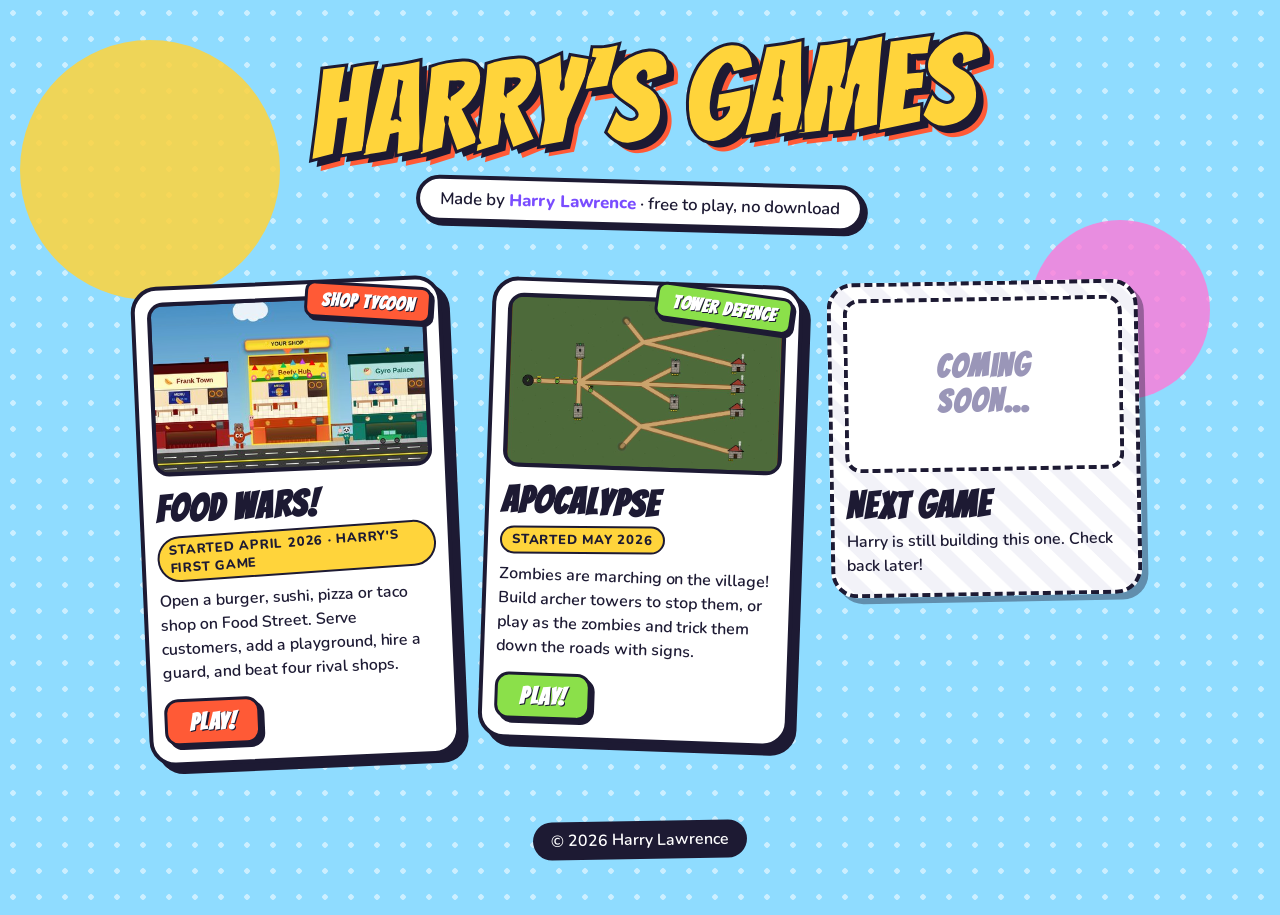
==== index.html @ ff5f93e3 "Add landing page, both games, and GitHub Pages deploy workflow Food Wars! (started April 2026) and A" ====
<!doctype html>
<html lang="en">
<head>
<meta charset="utf-8">
<meta name="viewport" content="width=device-width,initial-scale=1">
<title>Harry's Games</title>
<link rel="preconnect" href="https://fonts.googleapis.com">
<link rel="stylesheet" href="https://fonts.googleapis.com/css2?family=Bangers&family=Nunito:wght@600;800&display=swap">
<style>
:root{
  --sky:#8fdcff;
  --sky-deep:#4fb9f0;
  --ink:#1d1a33;
  --paper:#ffffff;
  --tomato:#ff5a36;
  --banana:#ffd43b;
  --lime:#8be04a;
  --grape:#7a4dff;
  --bubblegum:#ff7ad9;
  --display:'Bangers',Impact,sans-serif;
  --body:'Nunito',system-ui,sans-serif;
}
*{box-sizing:border-box}
html{color-scheme:light}
body{
  margin:0;color:var(--ink);font-family:var(--body);font-weight:600;
  background:var(--sky);
  background-image:radial-gradient(rgba(255,255,255,.55) 2.5px,transparent 3px);
  background-size:26px 26px;
  padding-inline:16px;padding-block:0 56px;min-height:100vh;overflow-x:hidden;
}
.wrap{max-width:1000px;margin:0 auto;position:relative}

/* floating shapes behind everything */
.blob{position:absolute;border-radius:50%;z-index:0;pointer-events:none}
.blob.a{width:260px;height:260px;background:var(--banana);top:40px;left:-120px;opacity:.85}
.blob.b{width:180px;height:180px;background:var(--bubblegum);top:220px;right:-70px;opacity:.8}
.blob.c{width:120px;height:120px;background:var(--lime);bottom:120px;left:12%;opacity:.8}

header{position:relative;z-index:1;text-align:center;padding-top:44px}
h1{
  font-family:var(--display);font-size:clamp(3.4rem,12vw,7.5rem);line-height:.95;margin:0;
  color:var(--banana);letter-spacing:.02em;text-wrap:balance;
  -webkit-text-stroke:3px var(--ink);
  text-shadow:6px 6px 0 var(--ink),10px 10px 0 var(--tomato);
  transform:rotate(-3deg);display:inline-block;
}
.byline{
  display:inline-block;margin-top:22px;padding:8px 20px;background:var(--paper);border:4px solid var(--ink);border-radius:999px;
  font-size:1.05rem;transform:rotate(1.5deg);box-shadow:4px 4px 0 var(--ink);
}
.byline b{color:var(--grape);font-weight:800}

/* stickers */
.sheet{position:relative;z-index:1;display:grid;grid-template-columns:repeat(auto-fit,minmax(290px,1fr));gap:34px;margin-top:54px;align-items:start}
.stk{
  display:block;text-decoration:none;color:inherit;background:var(--paper);
  padding:12px 12px 16px;border-radius:26px;
  border:4px solid var(--ink);box-shadow:8px 8px 0 var(--ink);
  transition:transform .18s cubic-bezier(.34,1.56,.64,1),box-shadow .18s;
}
.stk:nth-child(1){transform:rotate(-2.5deg);--tag:var(--tomato)}
.stk:nth-child(2){transform:rotate(2deg);--tag:var(--lime)}
.stk:nth-child(3){transform:rotate(-1deg);--tag:var(--grape)}
.stk:hover,.stk:focus-visible{transform:rotate(0) scale(1.04);box-shadow:12px 12px 0 var(--ink);outline:none}
.shot{border-radius:16px;border:4px solid var(--ink);aspect-ratio:16/10;background:var(--ink);position:relative}
.shot img{width:100%;height:100%;object-fit:cover;display:block;border-radius:11px}
.tag{
  position:absolute;top:-14px;right:-10px;background:var(--tag);color:var(--paper);
  font-family:var(--display);font-size:1.15rem;letter-spacing:.05em;padding:6px 14px;
  border:3px solid var(--ink);border-radius:10px;transform:rotate(6deg);box-shadow:3px 3px 0 var(--ink);
  text-shadow:1px 1px 0 var(--ink);
}
.stk h2{font-family:var(--display);font-size:2.3rem;margin:16px 0 4px;letter-spacing:.03em;line-height:1;color:var(--ink)}
.when{display:inline-block;margin:0 0 10px;font-size:.82rem;font-weight:800;letter-spacing:.06em;text-transform:uppercase;color:var(--ink);background:var(--banana);padding:3px 10px;border:2px solid var(--ink);border-radius:999px;transform:rotate(-1.5deg)}
.stk p{margin:0;line-height:1.5;font-size:1rem;max-width:44ch}
.go{
  display:inline-block;margin-top:14px;font-family:var(--display);font-size:1.5rem;letter-spacing:.06em;
  background:var(--tag);color:var(--paper);padding:8px 22px;border:3px solid var(--ink);border-radius:14px;
  box-shadow:4px 4px 0 var(--ink);text-shadow:1px 1px 0 var(--ink);
}
.stk:hover .go{background:var(--banana);color:var(--ink);text-shadow:none}

.stk.soon{background:repeating-linear-gradient(45deg,#fff 0 14px,#f2f2f8 14px 28px);border-style:dashed;box-shadow:6px 6px 0 rgba(29,26,51,.4)}
.stk.soon .shot{display:grid;place-items:center;background:var(--paper);border-style:dashed}
.stk.soon .shot span{font-family:var(--display);font-size:2rem;color:#9a96b8;text-align:center;line-height:1.1;letter-spacing:.05em}

footer{position:relative;z-index:1;text-align:center;margin-top:60px;font-size:1rem}
footer span{display:inline-block;background:var(--ink);color:var(--paper);padding:8px 18px;border-radius:999px;transform:rotate(-1deg)}
@media (prefers-reduced-motion:reduce){.stk{transition:none}}
</style>
</head>
<body>
<div class="wrap">
  <div class="blob a" aria-hidden="true"></div>
  <div class="blob b" aria-hidden="true"></div>
  <div class="blob c" aria-hidden="true"></div>

  <header>
    <h1>Harry's Games</h1>
    <br>
    <div class="byline">Made by <b>Harry Lawrence</b> · free to play, no download</div>
  </header>

  <main class="sheet">
    <a class="stk" href="food_wars2/index.html">
      <div class="shot">
        <img src="assets/food_wars2.jpg" alt="A row of colourful fast-food shops on a busy street">
        <span class="tag">Shop Tycoon</span>
      </div>
      <h2>Food Wars!</h2>
      <span class="when">Started April 2026 · Harry's first game</span>
      <p>Open a burger, sushi, pizza or taco shop on Food Street. Serve customers, add a playground, hire a guard, and beat four rival shops.</p>
      <span class="go">PLAY!</span>
    </a>

    <a class="stk" href="apocalypse/index.html">
      <div class="shot">
        <img src="assets/apocalypse.jpg" alt="Zombies marching along roads toward cottages defended by archer towers">
        <span class="tag">Tower Defence</span>
      </div>
      <h2>Apocalypse</h2>
      <span class="when">Started May 2026</span>
      <p>Zombies are marching on the village! Build archer towers to stop them, or play as the zombies and trick them down the roads with signs.</p>
      <span class="go">PLAY!</span>
    </a>

    <div class="stk soon" aria-label="Next game coming soon">
      <div class="shot"><span>Coming<br>Soon…</span></div>
      <h2>Next game</h2>
      <p>Harry is still building this one. Check back later!</p>
    </div>
  </main>

  <footer><span>© 2026 Harry Lawrence</span></footer>
</div>
</body>
</html>
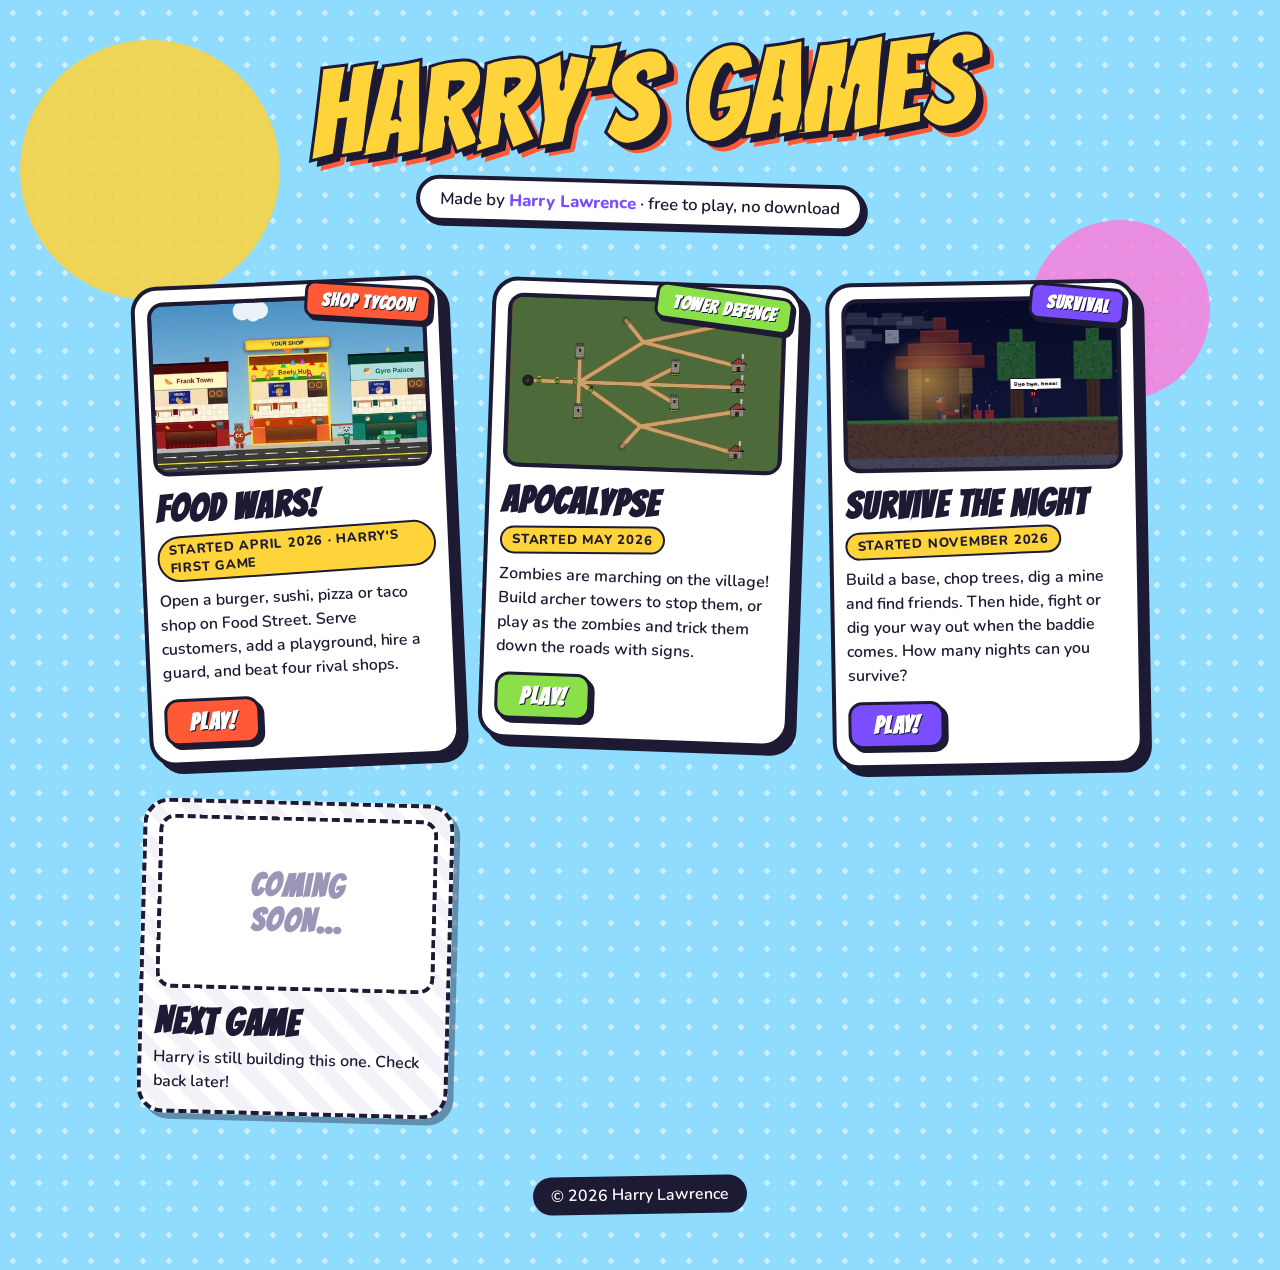
==== commit 910f910f: "Add Survive the Night (v2: day/night survival loop) Harry's third game: a blocky side-scrolling choo" ====
--- a/index.html
+++ b/index.html
@@ -62,6 +62,7 @@
 .stk:nth-child(1){transform:rotate(-2.5deg);--tag:var(--tomato)}
 .stk:nth-child(2){transform:rotate(2deg);--tag:var(--lime)}
 .stk:nth-child(3){transform:rotate(-1deg);--tag:var(--grape)}
+.stk:nth-child(4){transform:rotate(1.5deg);--tag:var(--bubblegum)}
 .stk:hover,.stk:focus-visible{transform:rotate(0) scale(1.04);box-shadow:12px 12px 0 var(--ink);outline:none}
 .shot{border-radius:16px;border:4px solid var(--ink);aspect-ratio:16/10;background:var(--ink);position:relative}
 .shot img{width:100%;height:100%;object-fit:cover;display:block;border-radius:11px}
@@ -125,6 +126,17 @@
       <span class="go">PLAY!</span>
     </a>
 
+    <a class="stk" href="survive_the_night/index.html">
+      <div class="shot">
+        <img src="assets/survive_the_night.jpg" alt="A blocky base at night with two bombs outside the door and a red-eyed baddie waiting">
+        <span class="tag">Survival</span>
+      </div>
+      <h2>Survive the Night</h2>
+      <span class="when">Started November 2026</span>
+      <p>Build a base, chop trees, dig a mine and find friends. Then hide, fight or dig your way out when the baddie comes. How many nights can you survive?</p>
+      <span class="go">PLAY!</span>
+    </a>
+
     <div class="stk soon" aria-label="Next game coming soon">
       <div class="shot"><span>Coming<br>Soon…</span></div>
       <h2>Next game</h2>
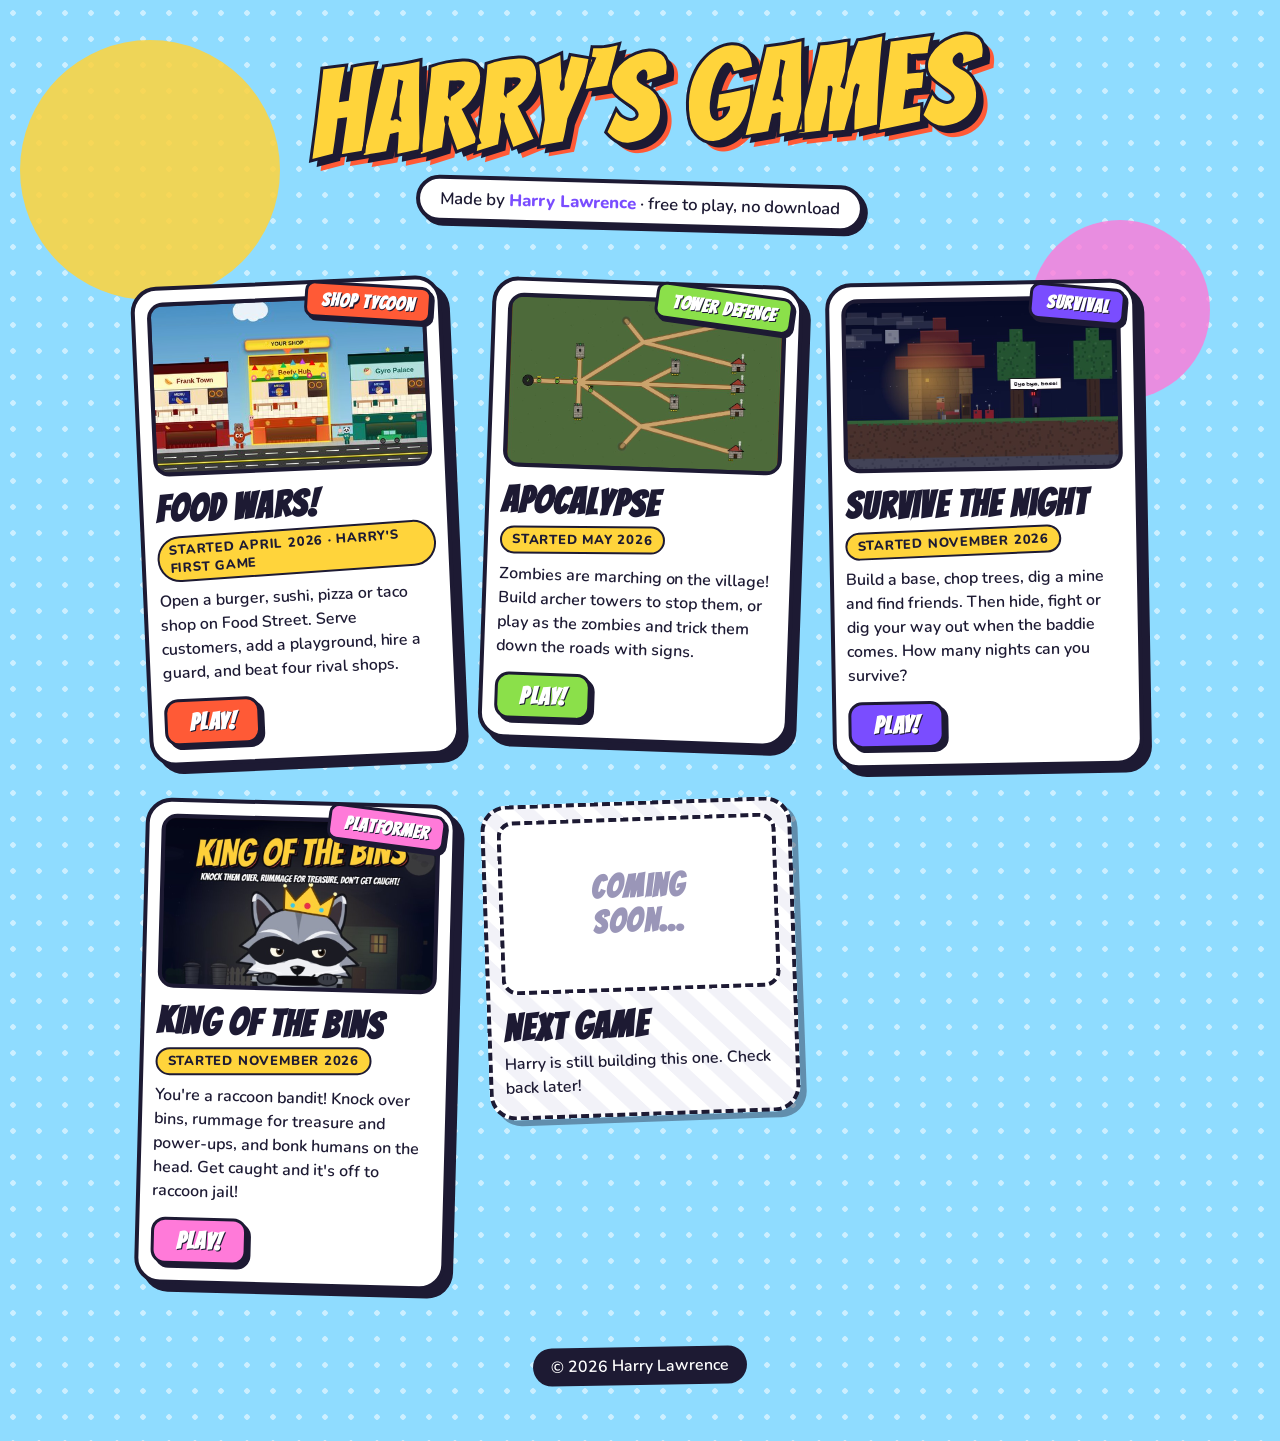
==== commit cbf5d89c: "Add King of the Bins (v1): raccoon bin-raiding platformer Night-time side-scroller from Harry's desi" ====
--- a/index.html
+++ b/index.html
@@ -63,6 +63,7 @@
 .stk:nth-child(2){transform:rotate(2deg);--tag:var(--lime)}
 .stk:nth-child(3){transform:rotate(-1deg);--tag:var(--grape)}
 .stk:nth-child(4){transform:rotate(1.5deg);--tag:var(--bubblegum)}
+.stk:nth-child(5){transform:rotate(-2deg);--tag:var(--tomato)}
 .stk:hover,.stk:focus-visible{transform:rotate(0) scale(1.04);box-shadow:12px 12px 0 var(--ink);outline:none}
 .shot{border-radius:16px;border:4px solid var(--ink);aspect-ratio:16/10;background:var(--ink);position:relative}
 .shot img{width:100%;height:100%;object-fit:cover;display:block;border-radius:11px}
@@ -137,6 +138,17 @@
       <span class="go">PLAY!</span>
     </a>
 
+    <a class="stk" href="king_of_the_bins/index.html">
+      <div class="shot">
+        <img src="assets/king_of_the_bins.jpg" alt="A sly masked raccoon wearing a crown peeks out of a metal bin at night">
+        <span class="tag">Platformer</span>
+      </div>
+      <h2>King of the Bins</h2>
+      <span class="when">Started November 2026</span>
+      <p>You're a raccoon bandit! Knock over bins, rummage for treasure and power-ups, and bonk humans on the head. Get caught and it's off to raccoon jail!</p>
+      <span class="go">PLAY!</span>
+    </a>
+
     <div class="stk soon" aria-label="Next game coming soon">
       <div class="shot"><span>Coming<br>Soon…</span></div>
       <h2>Next game</h2>
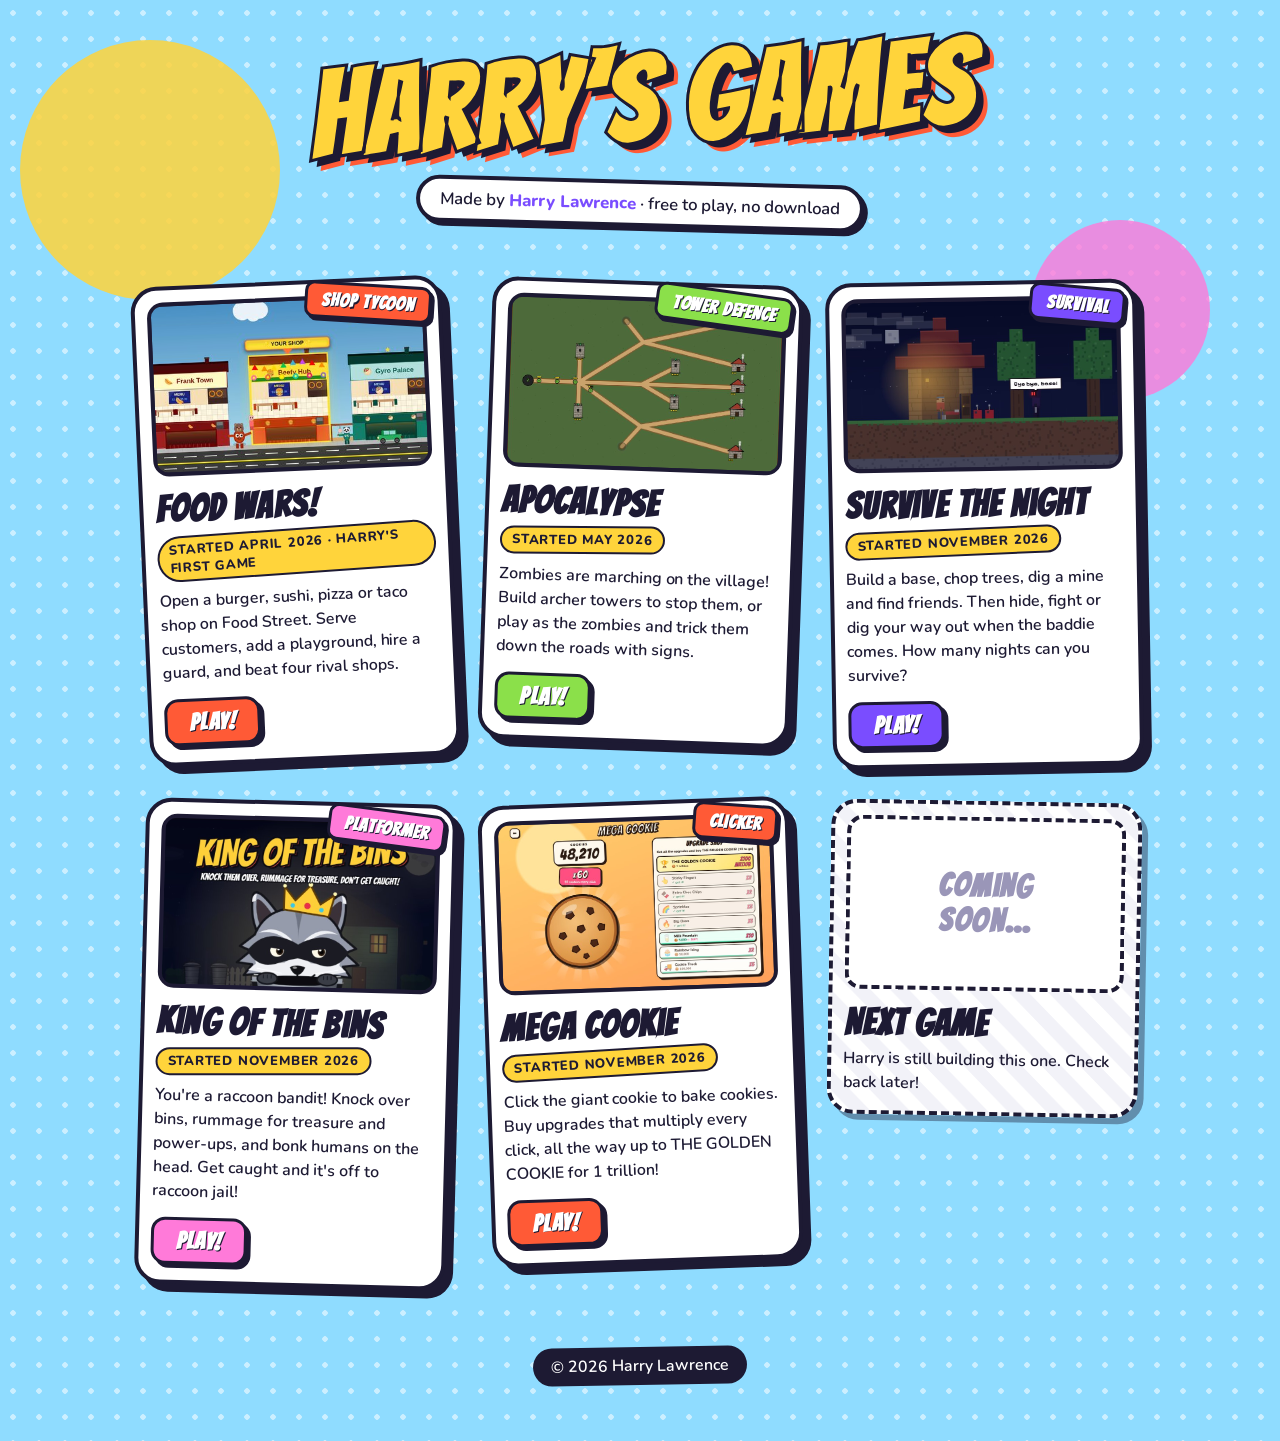
==== commit 83eb056e: "Mega Cookie v1: click the cookie, buy multipliers, get the Golden Cookie Co-Authored-By: Claude Opus" ====
--- a/index.html
+++ b/index.html
@@ -64,6 +64,7 @@
 .stk:nth-child(3){transform:rotate(-1deg);--tag:var(--grape)}
 .stk:nth-child(4){transform:rotate(1.5deg);--tag:var(--bubblegum)}
 .stk:nth-child(5){transform:rotate(-2deg);--tag:var(--tomato)}
+.stk:nth-child(6){transform:rotate(1deg);--tag:var(--lime)}
 .stk:hover,.stk:focus-visible{transform:rotate(0) scale(1.04);box-shadow:12px 12px 0 var(--ink);outline:none}
 .shot{border-radius:16px;border:4px solid var(--ink);aspect-ratio:16/10;background:var(--ink);position:relative}
 .shot img{width:100%;height:100%;object-fit:cover;display:block;border-radius:11px}
@@ -149,6 +150,17 @@
       <span class="go">PLAY!</span>
     </a>
 
+    <a class="stk" href="mega_cookie/index.html">
+      <div class="shot">
+        <img src="assets/mega_cookie.jpg" alt="A giant chocolate chip cookie next to an upgrade shop full of multipliers">
+        <span class="tag">Clicker</span>
+      </div>
+      <h2>Mega Cookie</h2>
+      <span class="when">Started November 2026</span>
+      <p>Click the giant cookie to bake cookies. Buy upgrades that multiply every click, all the way up to THE GOLDEN COOKIE for 1 trillion!</p>
+      <span class="go">PLAY!</span>
+    </a>
+
     <div class="stk soon" aria-label="Next game coming soon">
       <div class="shot"><span>Coming<br>Soon…</span></div>
       <h2>Next game</h2>
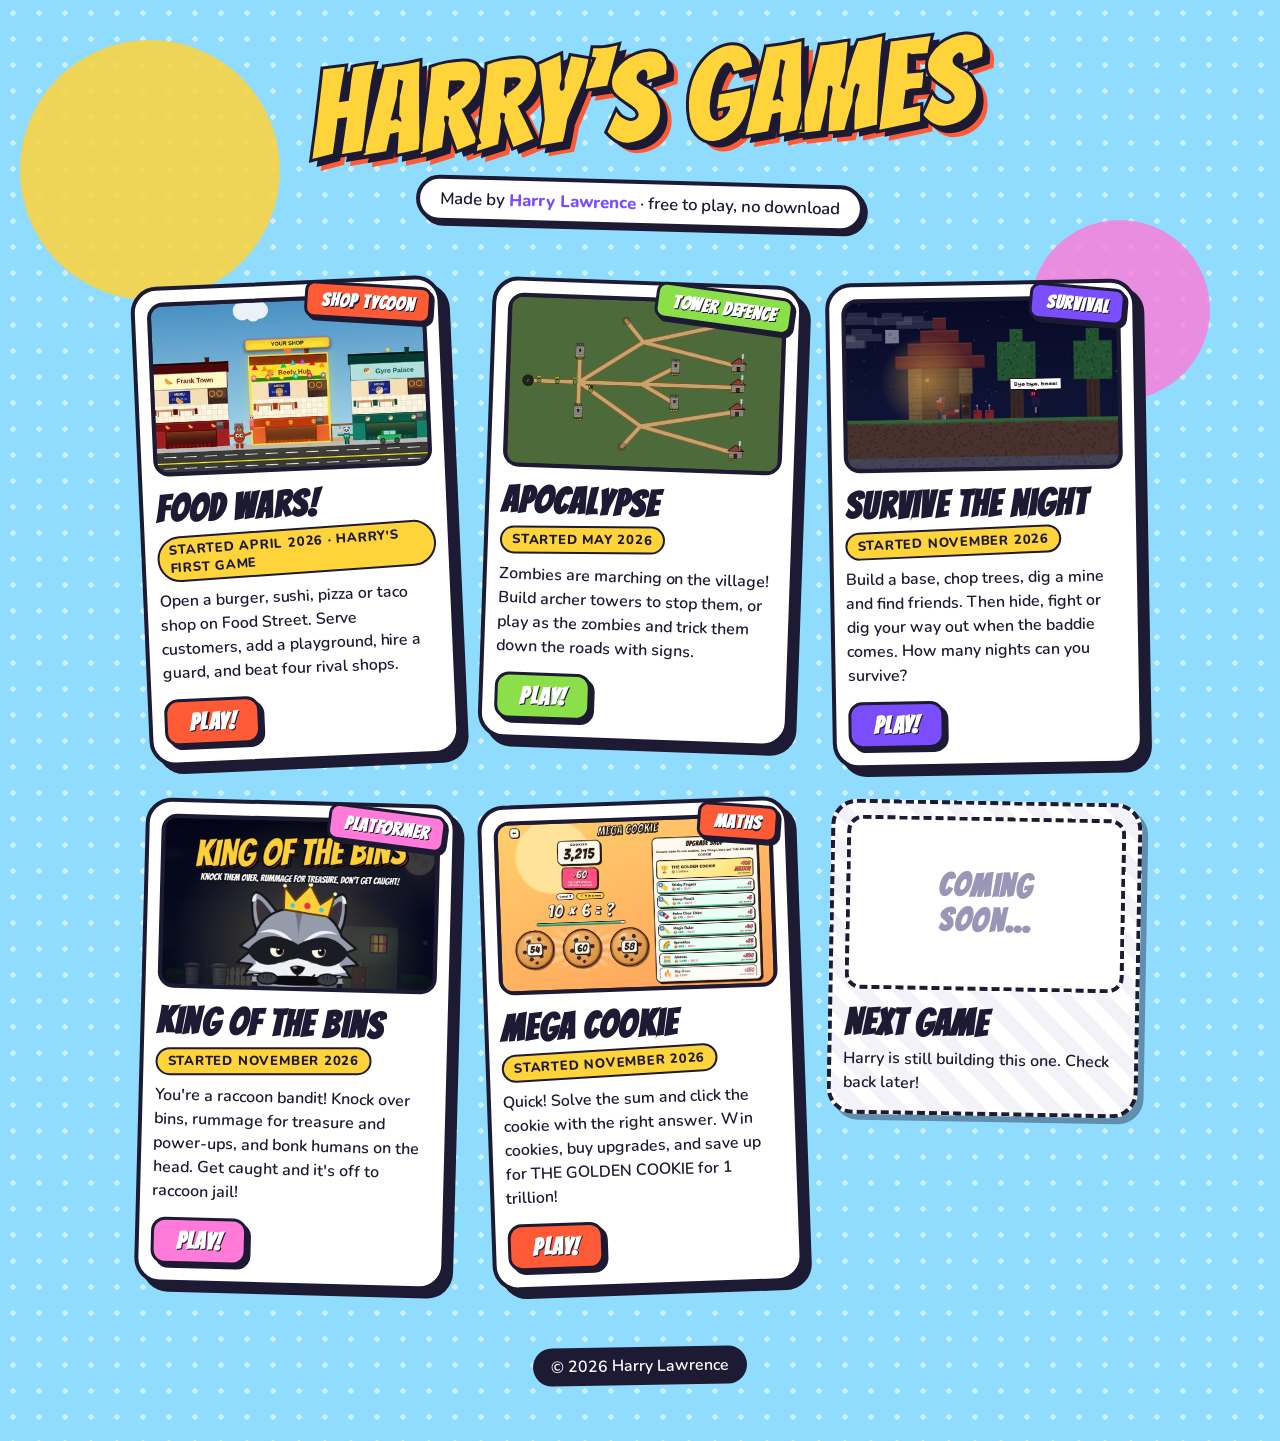
==== commit 0edaa6b6: "Landing page: describe Mega Cookie as a maths game Co-Authored-By: Claude Opus 5.5 <noreply@anthropi" ====
--- a/index.html
+++ b/index.html
@@ -152,12 +152,12 @@
 
     <a class="stk" href="mega_cookie/index.html">
       <div class="shot">
-        <img src="assets/mega_cookie.jpg" alt="A giant chocolate chip cookie next to an upgrade shop full of multipliers">
-        <span class="tag">Clicker</span>
+        <img src="assets/mega_cookie.jpg" alt="A maths sum above three answer cookies, next to an upgrade shop">
+        <span class="tag">Maths</span>
       </div>
       <h2>Mega Cookie</h2>
       <span class="when">Started November 2026</span>
-      <p>Click the giant cookie to bake cookies. Buy upgrades that multiply every click, all the way up to THE GOLDEN COOKIE for 1 trillion!</p>
+      <p>Quick! Solve the sum and click the cookie with the right answer. Win cookies, buy upgrades, and save up for THE GOLDEN COOKIE for 1 trillion!</p>
       <span class="go">PLAY!</span>
     </a>
 
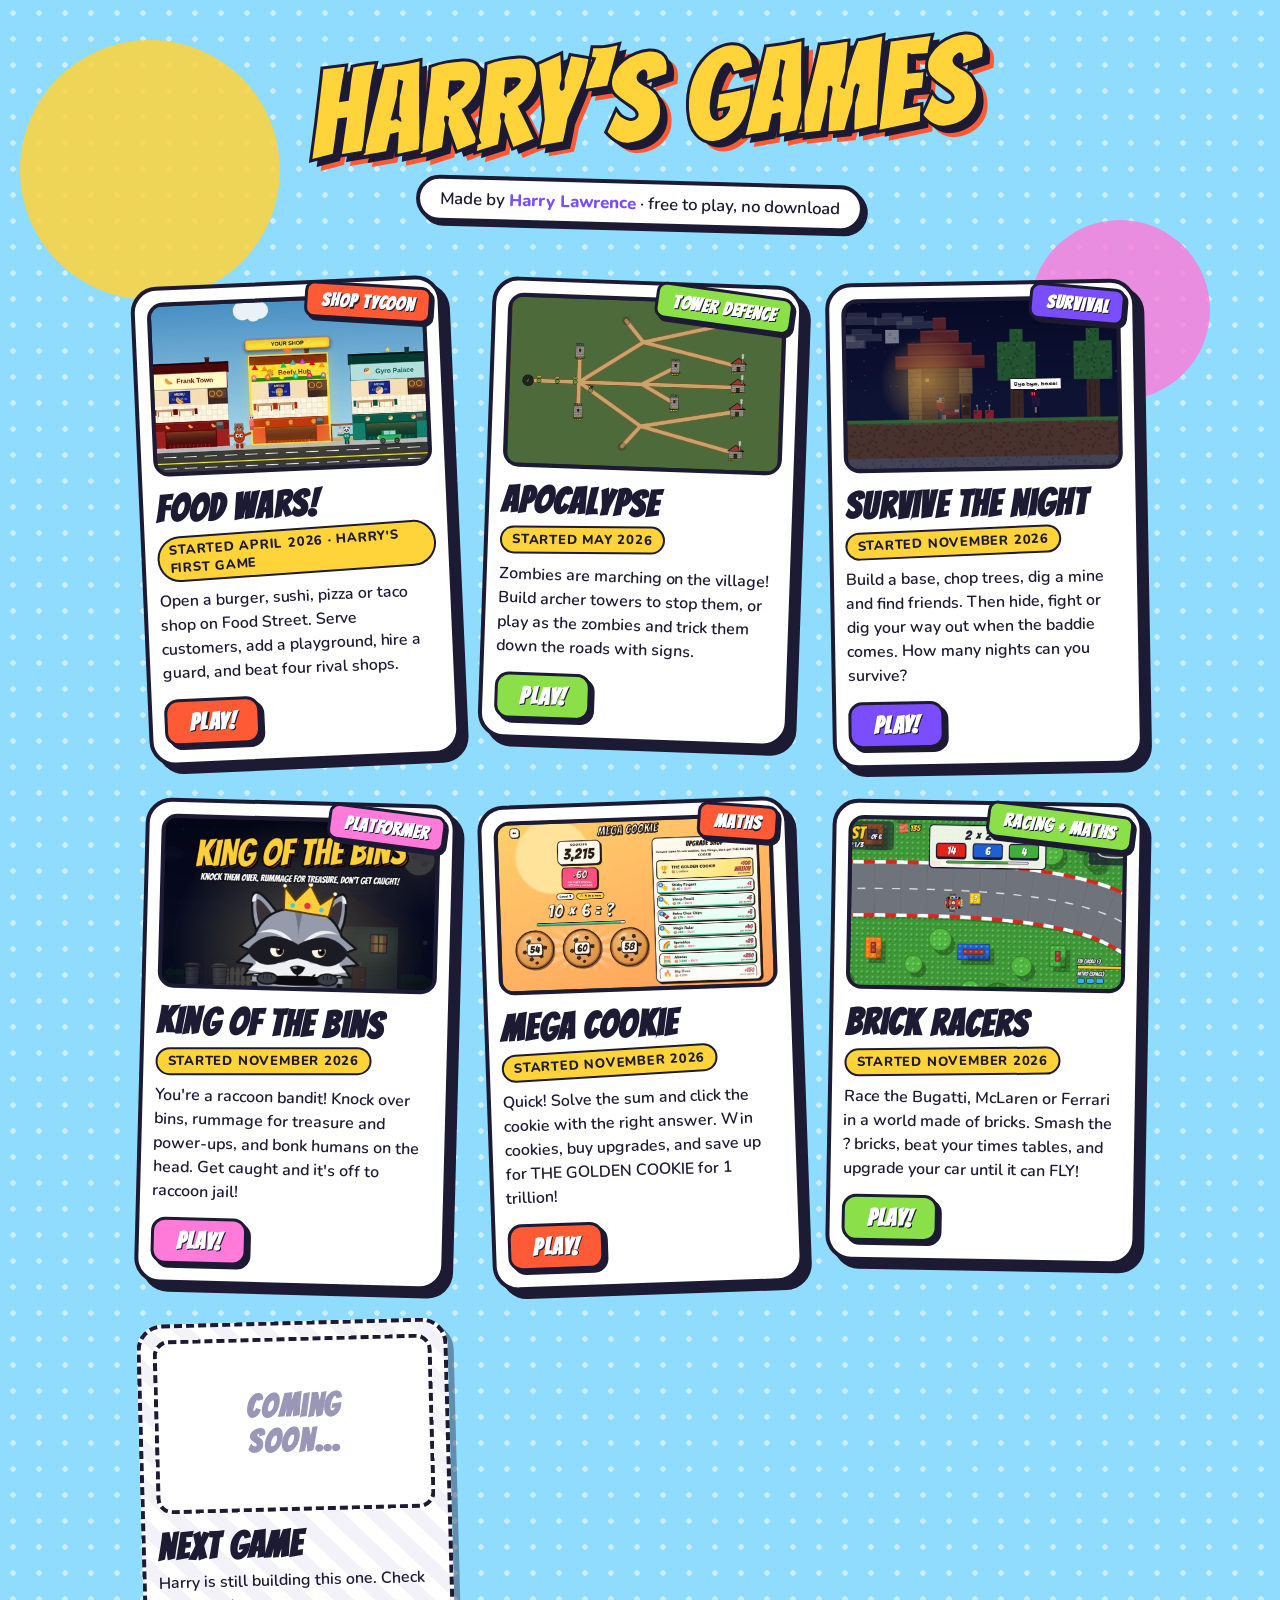
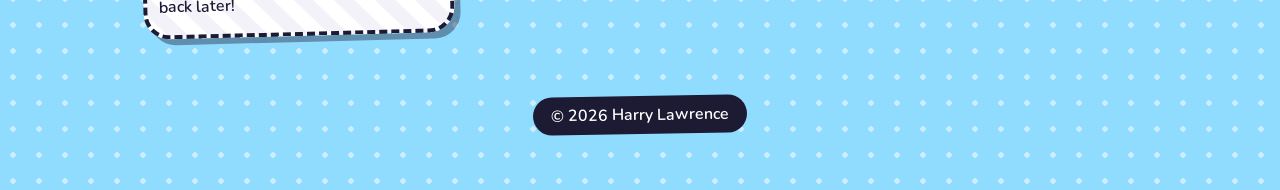
==== commit 6e4dca42: "Brick Racers v1: brick-world car racing with times tables, pit stop maths and car upgrades Co-Author" ====
--- a/index.html
+++ b/index.html
@@ -65,6 +65,7 @@
 .stk:nth-child(4){transform:rotate(1.5deg);--tag:var(--bubblegum)}
 .stk:nth-child(5){transform:rotate(-2deg);--tag:var(--tomato)}
 .stk:nth-child(6){transform:rotate(1deg);--tag:var(--lime)}
+.stk:nth-child(7){transform:rotate(-1.5deg);--tag:var(--grape)}
 .stk:hover,.stk:focus-visible{transform:rotate(0) scale(1.04);box-shadow:12px 12px 0 var(--ink);outline:none}
 .shot{border-radius:16px;border:4px solid var(--ink);aspect-ratio:16/10;background:var(--ink);position:relative}
 .shot img{width:100%;height:100%;object-fit:cover;display:block;border-radius:11px}
@@ -161,6 +162,17 @@
       <span class="go">PLAY!</span>
     </a>
 
+    <a class="stk" href="brick_racers/index.html">
+      <div class="shot">
+        <img src="assets/brick_racers.jpg" alt="A red brick-built racing car speeding along a track past a times-table question">
+        <span class="tag">Racing + Maths</span>
+      </div>
+      <h2>Brick Racers</h2>
+      <span class="when">Started November 2026</span>
+      <p>Race the Bugatti, McLaren or Ferrari in a world made of bricks. Smash the ? bricks, beat your times tables, and upgrade your car until it can FLY!</p>
+      <span class="go">PLAY!</span>
+    </a>
+
     <div class="stk soon" aria-label="Next game coming soon">
       <div class="shot"><span>Coming<br>Soon…</span></div>
       <h2>Next game</h2>
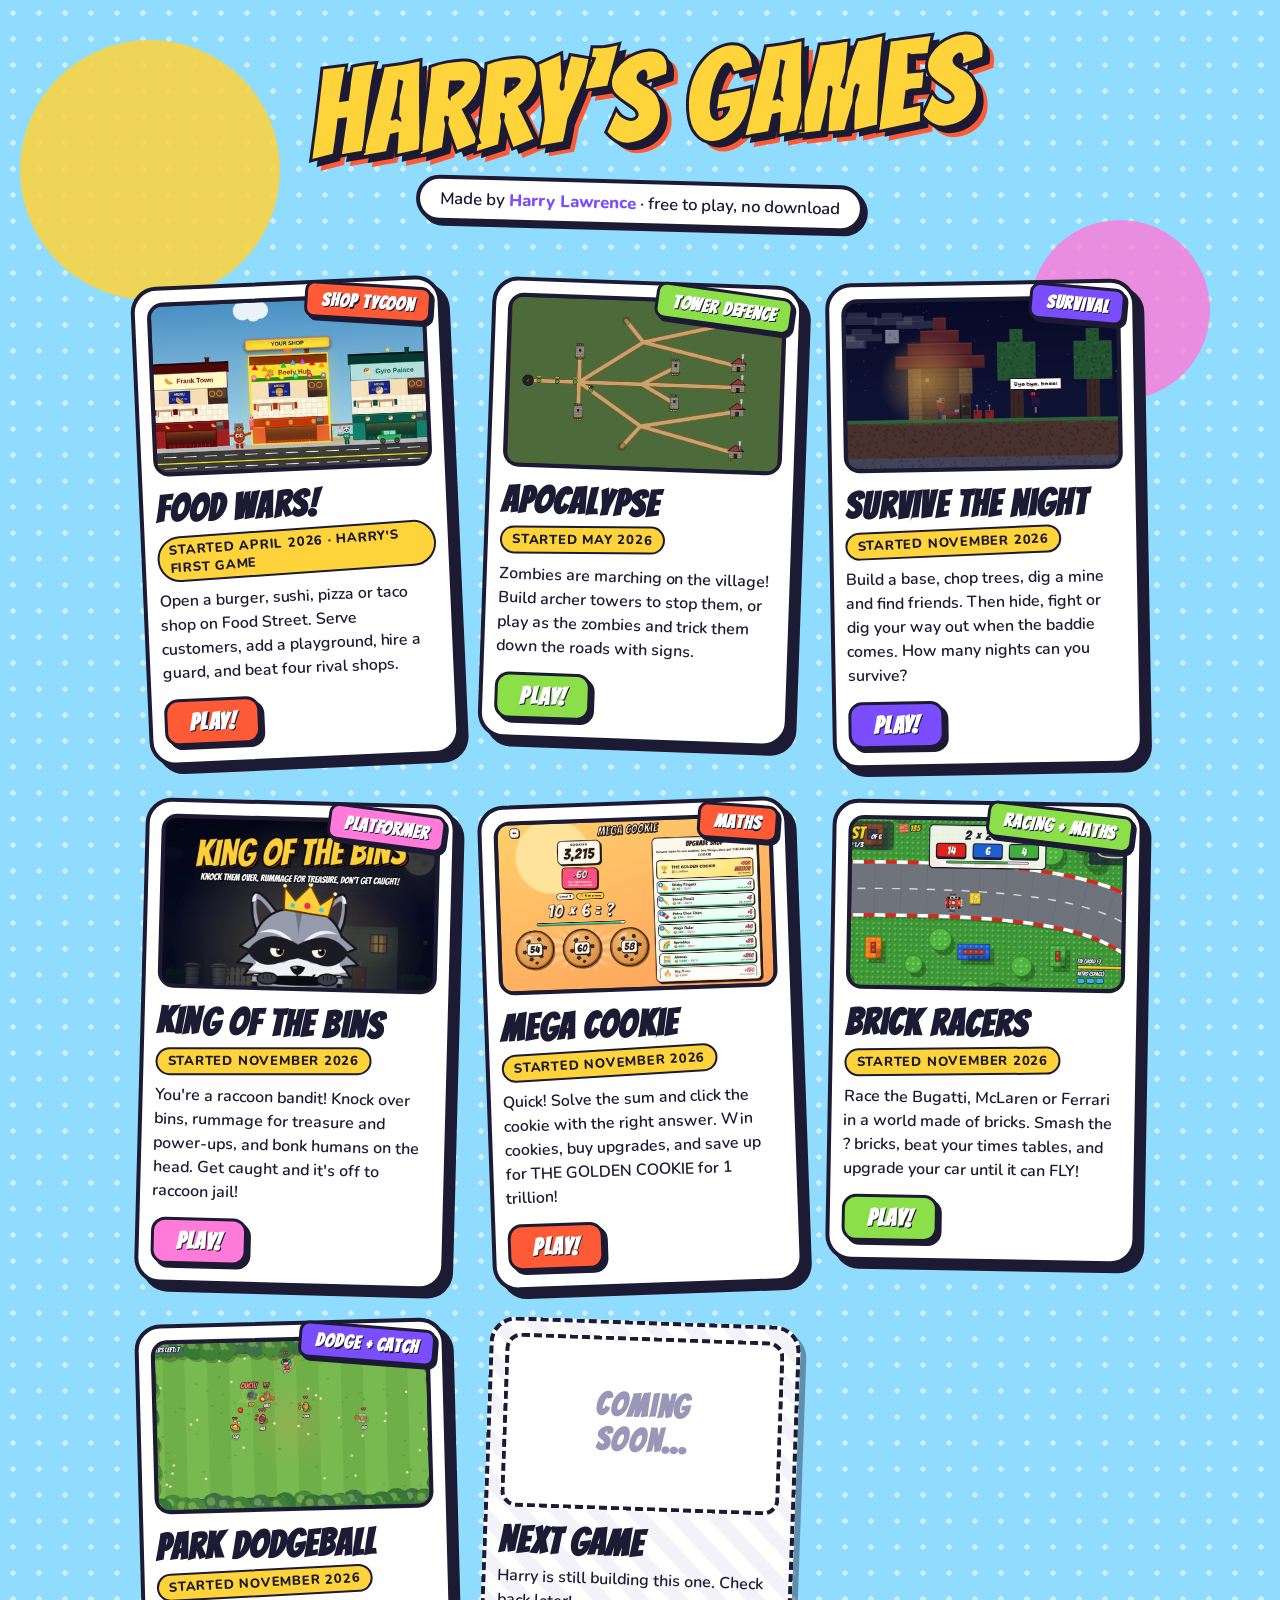
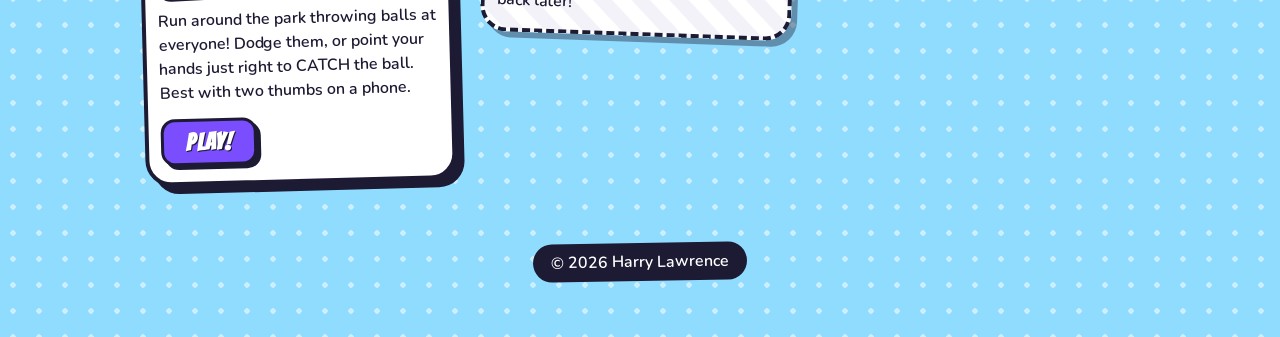
==== commit 2e09bdd8: "Landing page: add Park Dodgeball sticker; update CLAUDE.md Co-Authored-By: Claude Fable 5.2 <noreply" ====
--- a/index.html
+++ b/index.html
@@ -66,6 +66,7 @@
 .stk:nth-child(5){transform:rotate(-2deg);--tag:var(--tomato)}
 .stk:nth-child(6){transform:rotate(1deg);--tag:var(--lime)}
 .stk:nth-child(7){transform:rotate(-1.5deg);--tag:var(--grape)}
+.stk:nth-child(8){transform:rotate(2deg);--tag:var(--bubblegum)}
 .stk:hover,.stk:focus-visible{transform:rotate(0) scale(1.04);box-shadow:12px 12px 0 var(--ink);outline:none}
 .shot{border-radius:16px;border:4px solid var(--ink);aspect-ratio:16/10;background:var(--ink);position:relative}
 .shot img{width:100%;height:100%;object-fit:cover;display:block;border-radius:11px}
@@ -173,6 +174,17 @@
       <span class="go">PLAY!</span>
     </a>
 
+    <a class="stk" href="park_dodgeball/index.html">
+      <div class="shot">
+        <img src="assets/park_dodgeball.jpg" alt="Kids seen from above throwing red balls at each other on a park field ringed with trees">
+        <span class="tag">Dodge + Catch</span>
+      </div>
+      <h2>Park Dodgeball</h2>
+      <span class="when">Started November 2026</span>
+      <p>Run around the park throwing balls at everyone! Dodge them, or point your hands just right to CATCH the ball. Best with two thumbs on a phone.</p>
+      <span class="go">PLAY!</span>
+    </a>
+
     <div class="stk soon" aria-label="Next game coming soon">
       <div class="shot"><span>Coming<br>Soon…</span></div>
       <h2>Next game</h2>
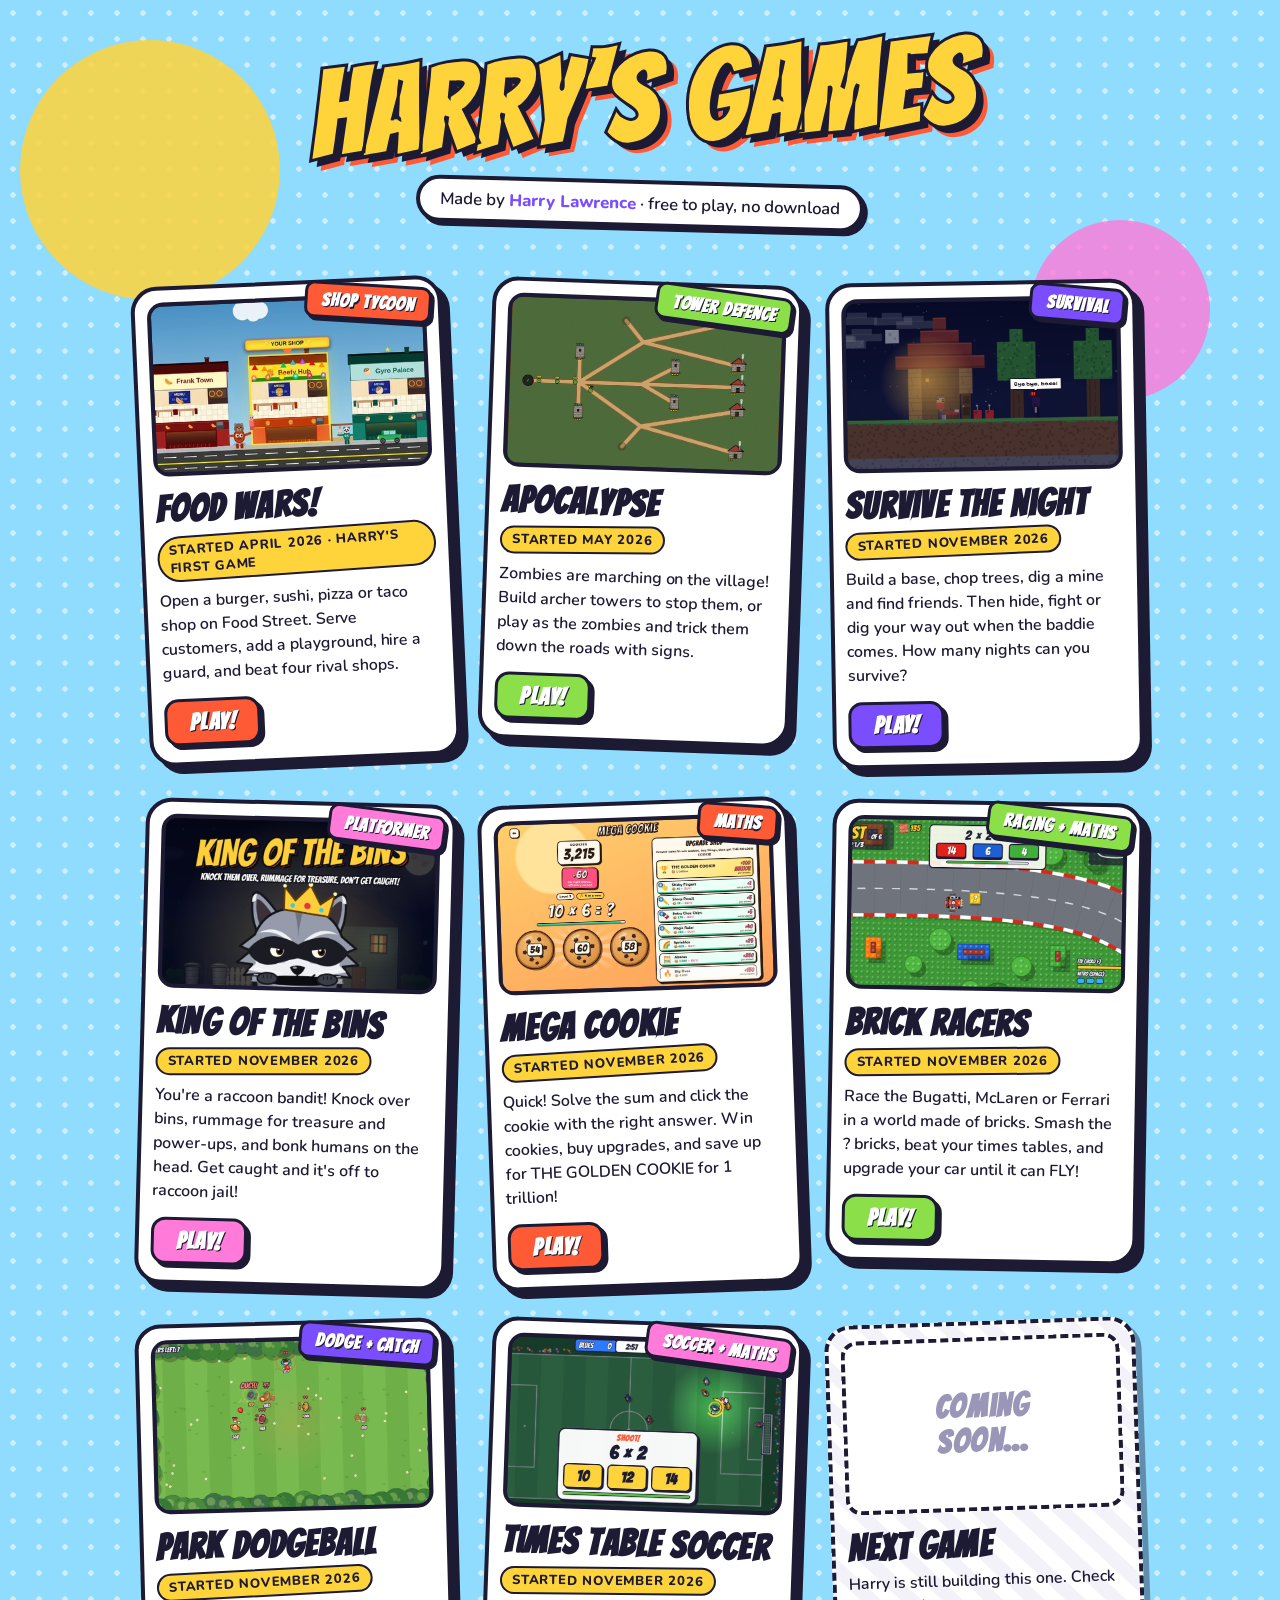
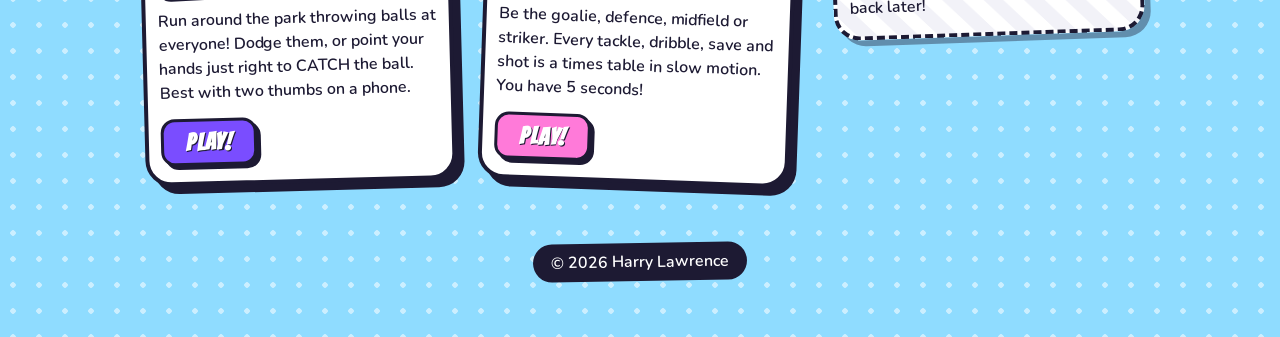
==== commit 35ccf3fa: "Times Table Soccer v1: 6-a-side soccer where tackles, dribbles, shots and saves are times tables Co-" ====
--- a/index.html
+++ b/index.html
@@ -67,6 +67,7 @@
 .stk:nth-child(6){transform:rotate(1deg);--tag:var(--lime)}
 .stk:nth-child(7){transform:rotate(-1.5deg);--tag:var(--grape)}
 .stk:nth-child(8){transform:rotate(2deg);--tag:var(--bubblegum)}
+.stk:nth-child(9){transform:rotate(-2deg);--tag:var(--tomato)}
 .stk:hover,.stk:focus-visible{transform:rotate(0) scale(1.04);box-shadow:12px 12px 0 var(--ink);outline:none}
 .shot{border-radius:16px;border:4px solid var(--ink);aspect-ratio:16/10;background:var(--ink);position:relative}
 .shot img{width:100%;height:100%;object-fit:cover;display:block;border-radius:11px}
@@ -185,6 +186,17 @@
       <span class="go">PLAY!</span>
     </a>
 
+    <a class="stk" href="times_table_soccer/index.html">
+      <div class="shot">
+        <img src="assets/times_table_soccer.jpg" alt="A soccer pitch seen from above with a times-table question popping up as a player shoots">
+        <span class="tag">Soccer + Maths</span>
+      </div>
+      <h2>Times Table Soccer</h2>
+      <span class="when">Started November 2026</span>
+      <p>Be the goalie, defence, midfield or striker. Every tackle, dribble, save and shot is a times table in slow motion. You have 5 seconds!</p>
+      <span class="go">PLAY!</span>
+    </a>
+
     <div class="stk soon" aria-label="Next game coming soon">
       <div class="shot"><span>Coming<br>Soon…</span></div>
       <h2>Next game</h2>
